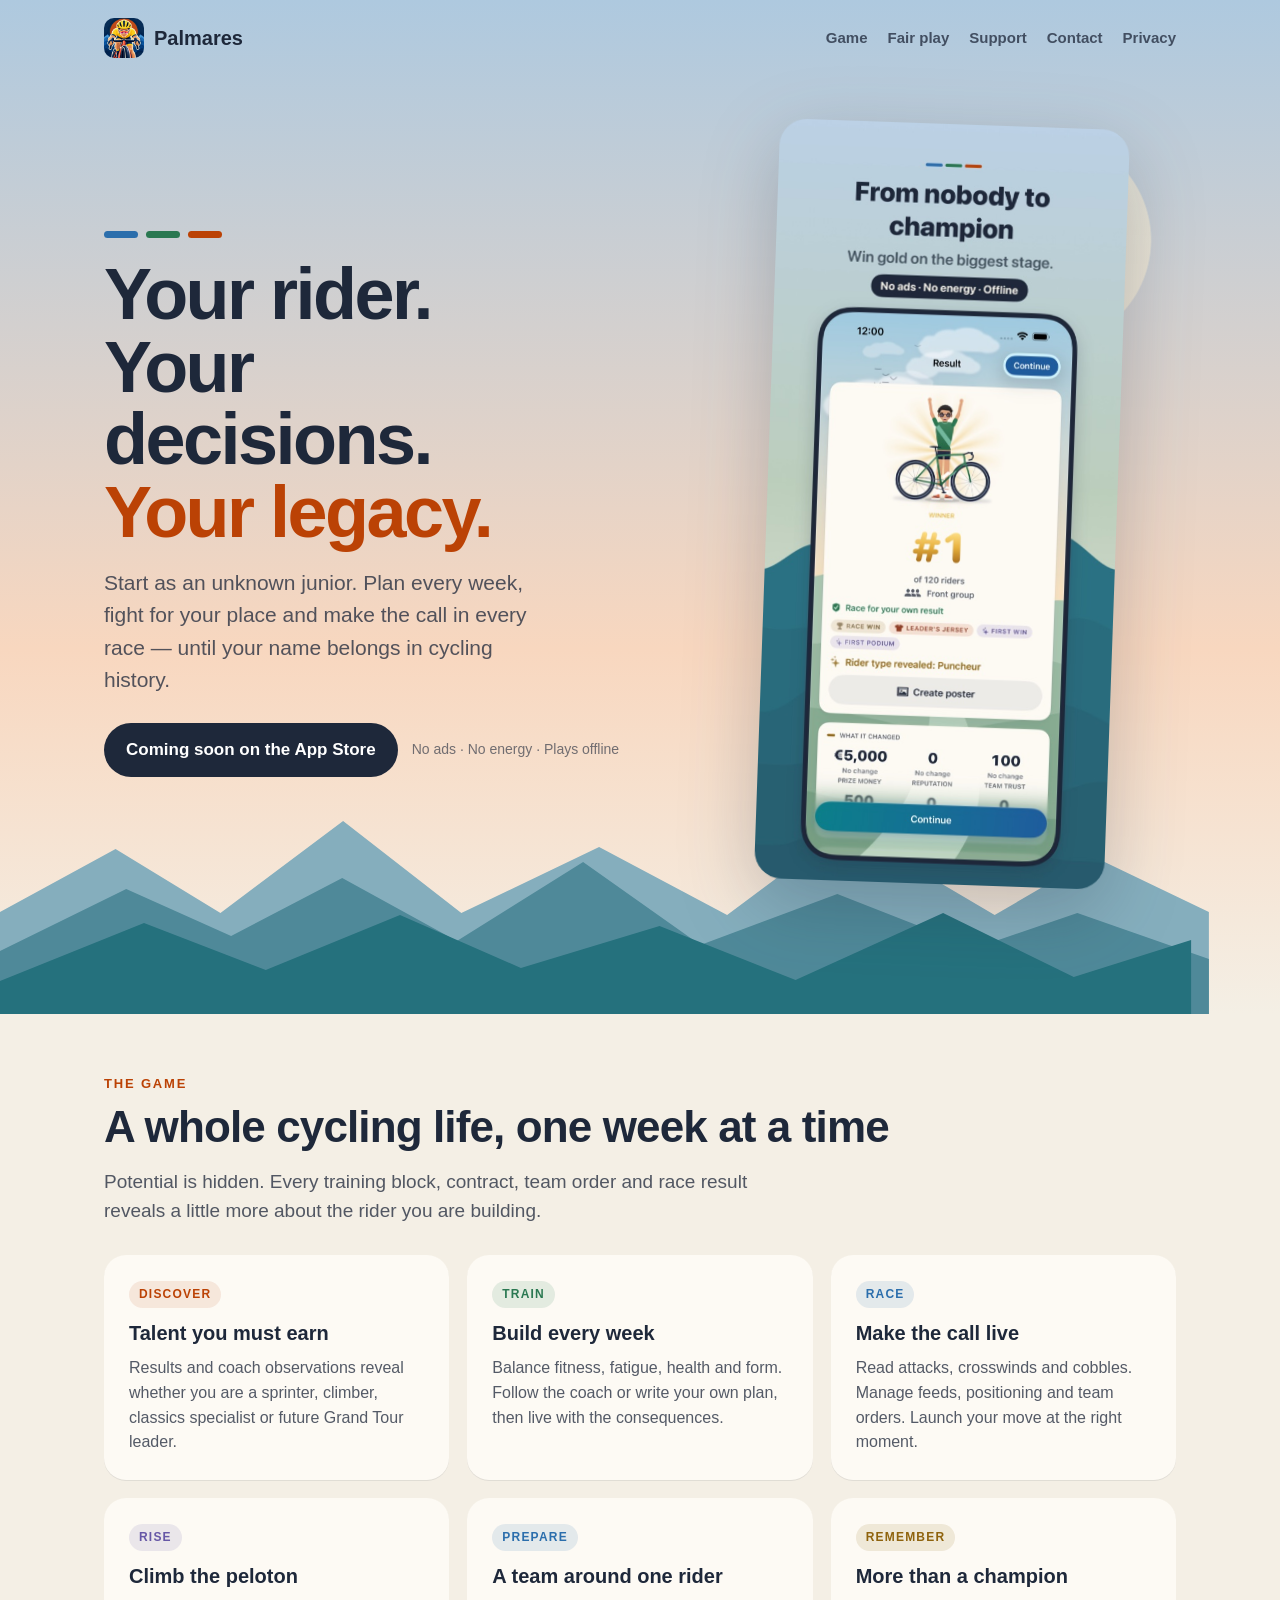
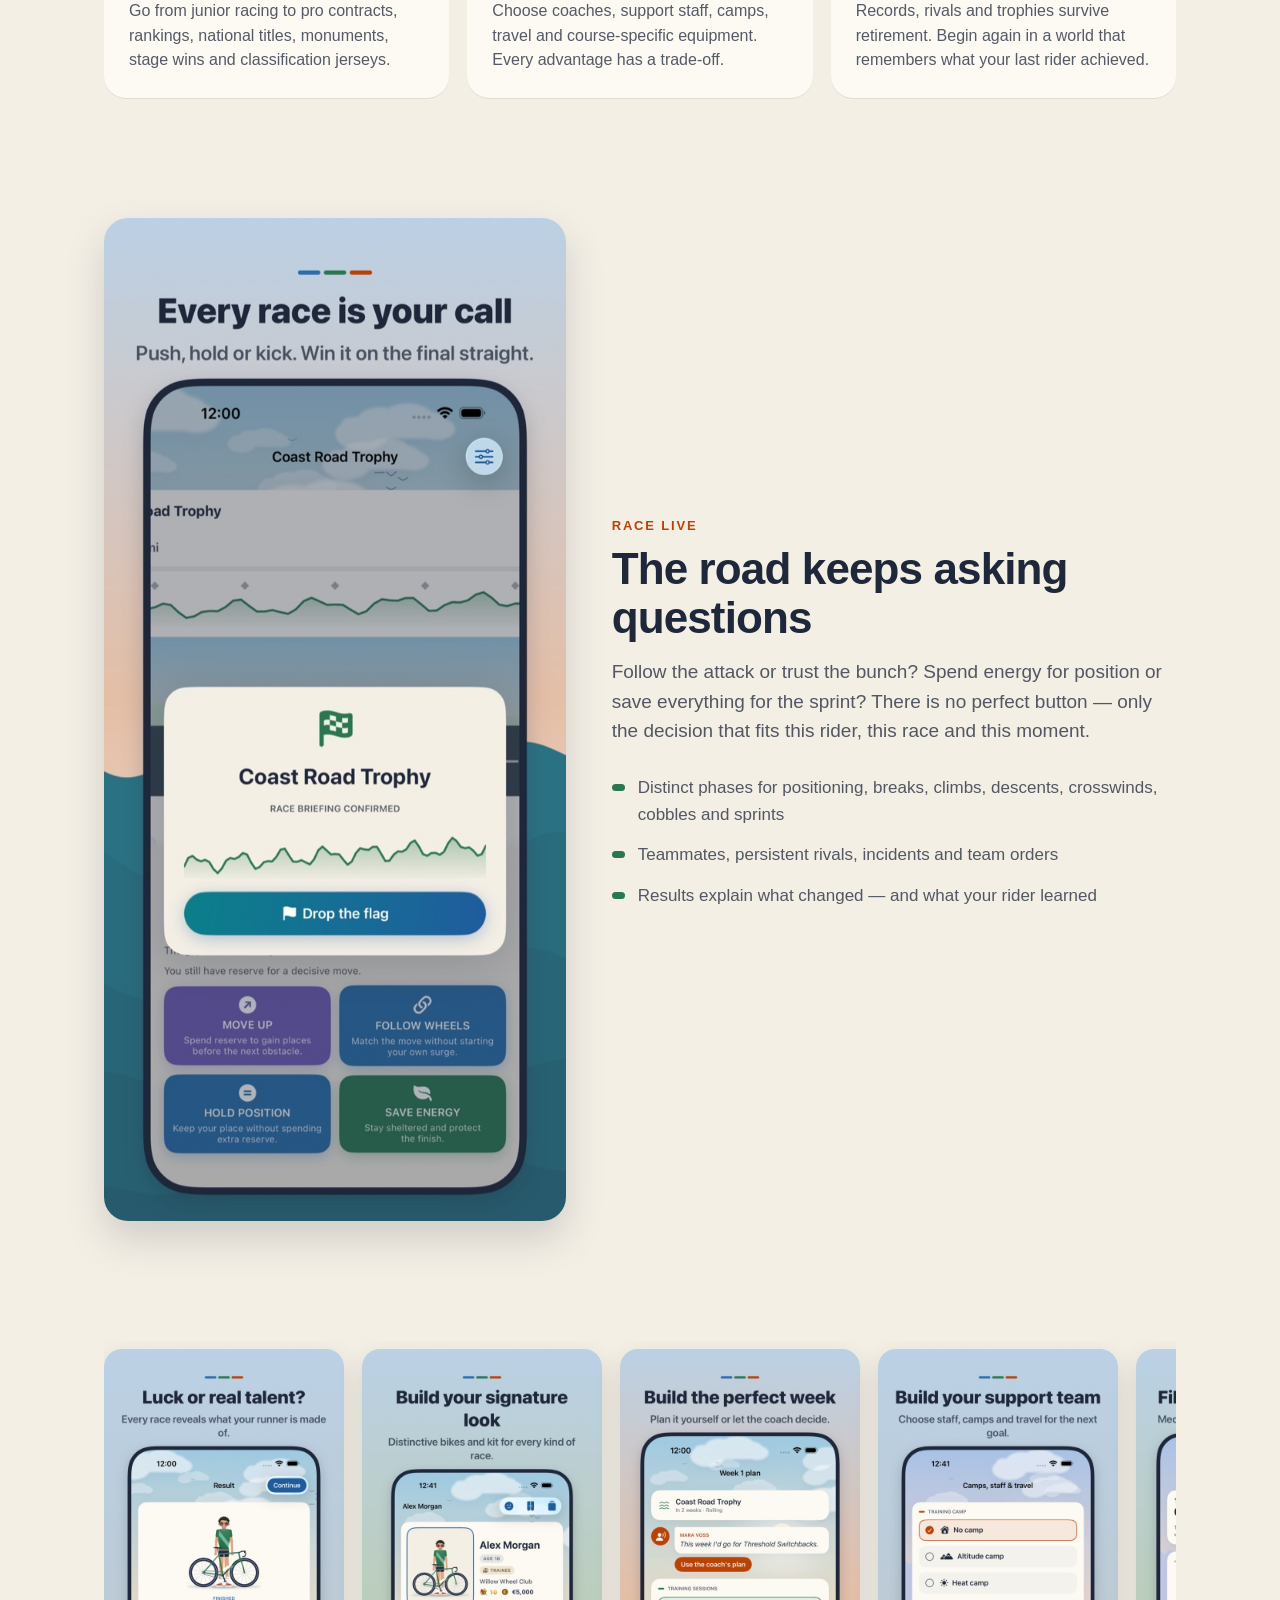
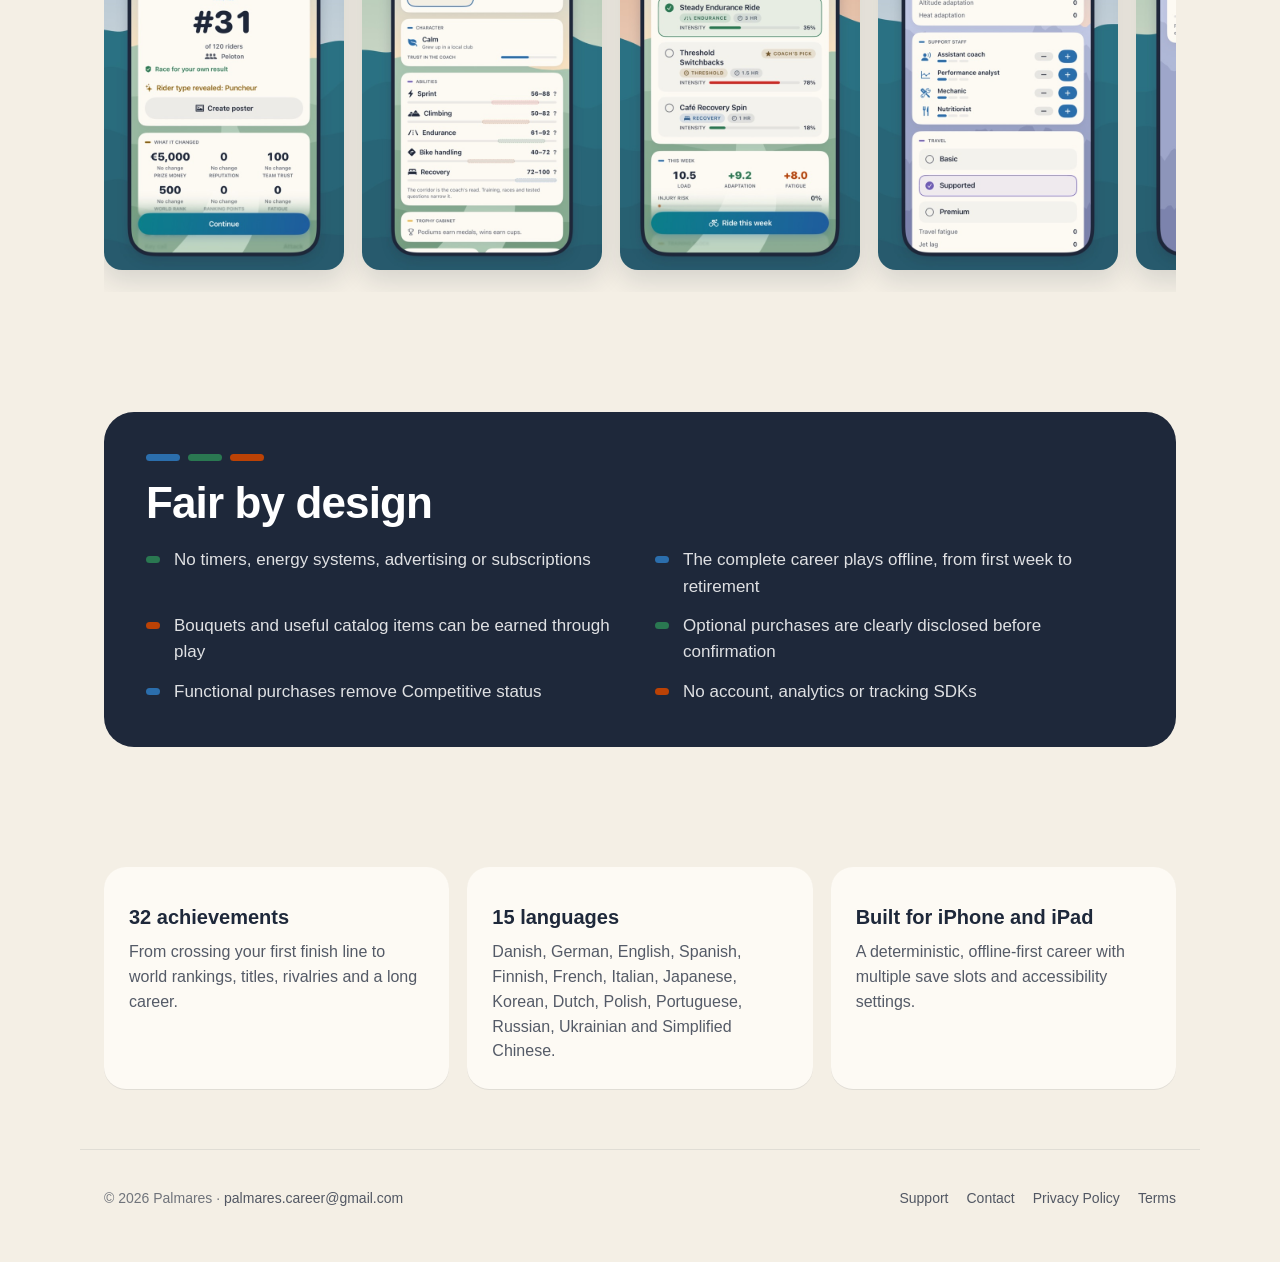
==== index.html @ 0e78ba53 "Add files via upload" ====
<!doctype html>
<html lang="en">
<head>
  <meta charset="utf-8">
  <meta name="viewport" content="width=device-width, initial-scale=1">
  <title>Palmares — Cycling Career Strategy Game for iPhone and iPad</title>
  <meta name="description" content="Build one rider from unknown junior to cycling legend. Plan training, race live, discover hidden strengths and leave a legacy. No ads, no energy, plays offline.">
  <link rel="canonical" href="https://palmares.github.io/">
  <meta property="og:type" content="website"><meta property="og:site_name" content="Palmares">
  <meta property="og:url" content="https://palmares.github.io/">
  <meta property="og:title" content="Palmares — Build a rider. Leave a legacy.">
  <meta property="og:description" content="A deep cycling career strategy game. Train, race live and rise from club roads to monuments and Grand Tours.">
  <meta property="og:image" content="https://palmares.github.io/images/01-champion.jpg">
  <meta name="twitter:card" content="summary_large_image">
  <meta name="theme-color" content="#AEC9DF">
  <link rel="icon" type="image/png" href="icon.png"><link rel="apple-touch-icon" href="apple-touch-icon.png"><link rel="stylesheet" href="styles.css">
  <script type="application/ld+json">{"@context":"https://schema.org","@type":"SoftwareApplication","name":"Palmares","operatingSystem":"iOS, iPadOS","applicationCategory":"GameApplication","offers":{"@type":"Offer","price":"0","priceCurrency":"USD"},"url":"https://palmares.github.io/"}</script>
</head>
<body>
  <a class="skip-link" href="#main">Skip to content</a>
  <header class="hero">
    <nav class="nav" aria-label="Primary"><a class="brand" href="./"><img src="icon.png" alt=""><span>Palmares</span></a><ul class="nav-links"><li><a href="#game">Game</a></li><li><a href="#fair">Fair play</a></li><li><a href="support.html">Support</a></li><li><a href="contact.html">Contact</a></li><li><a href="privacy.html">Privacy</a></li></ul></nav>
    <div class="hero-inner">
      <div><div class="stripe" aria-hidden="true"><span></span><span></span><span></span></div><h1>Your rider. Your decisions. <em>Your legacy.</em></h1><p class="lead">Start as an unknown junior. Plan every week, fight for your place and make the call in every race — until your name belongs in cycling history.</p><div class="cta"><span class="button" aria-label="Coming soon on the App Store">Coming soon on the App Store</span><span class="note">No ads · No energy · Plays offline</span></div></div>
      <div class="hero-shot"><img src="images/01-champion.jpg" width="600" height="1303" alt="Palmares victory screen with a cyclist celebrating first place."></div>
    </div>
  </header>
  <main id="main">
    <section id="game"><div class="eyebrow">The game</div><h2>A whole cycling life, one week at a time</h2><p class="section-lead">Potential is hidden. Every training block, contract, team order and race result reveals a little more about the rider you are building.</p>
      <div class="grid">
        <article class="card"><span class="tag orange">Discover</span><h3>Talent you must earn</h3><p>Results and coach observations reveal whether you are a sprinter, climber, classics specialist or future Grand Tour leader.</p></article>
        <article class="card"><span class="tag green">Train</span><h3>Build every week</h3><p>Balance fitness, fatigue, health and form. Follow the coach or write your own plan, then live with the consequences.</p></article>
        <article class="card"><span class="tag blue">Race</span><h3>Make the call live</h3><p>Read attacks, crosswinds and cobbles. Manage feeds, positioning and team orders. Launch your move at the right moment.</p></article>
        <article class="card"><span class="tag violet">Rise</span><h3>Climb the peloton</h3><p>Go from junior racing to pro contracts, rankings, national titles, monuments, stage wins and classification jerseys.</p></article>
        <article class="card"><span class="tag blue">Prepare</span><h3>A team around one rider</h3><p>Choose coaches, support staff, camps, travel and course-specific equipment. Every advantage has a trade-off.</p></article>
        <article class="card"><span class="tag ochre">Remember</span><h3>More than a champion</h3><p>Records, rivals and trophies survive retirement. Begin again in a world that remembers what your last rider achieved.</p></article>
      </div>
    </section>
    <section><div class="story"><img src="images/02-live-race.jpg" width="600" height="1303" loading="lazy" alt="Live cycling race with tactical decisions and a route profile."><div><div class="eyebrow">Race live</div><h2>The road keeps asking questions</h2><p class="section-lead">Follow the attack or trust the bunch? Spend energy for position or save everything for the sprint? There is no perfect button — only the decision that fits this rider, this race and this moment.</p><ul class="story-list"><li>Distinct phases for positioning, breaks, climbs, descents, crosswinds, cobbles and sprints</li><li>Teammates, persistent rivals, incidents and team orders</li><li>Results explain what changed — and what your rider learned</li></ul></div></div></section>
    <section aria-label="Palmares screenshots"><div class="shots"><img src="images/03-result.jpg" width="600" height="1303" loading="lazy" alt="Race result and rider discovery."><img src="images/04-rider.jpg" width="600" height="1303" loading="lazy" alt="Rider profile, bicycle and hidden ability ranges."><img src="images/05-week-plan.jpg" width="600" height="1303" loading="lazy" alt="Weekly training plan with coach recommendation."><img src="images/06-team.jpg" width="600" height="1303" loading="lazy" alt="Training camps, support staff and travel choices."><img src="images/07-trophies.jpg" width="600" height="1303" loading="lazy" alt="Cycling trophy cabinet."><img src="images/08-lab.jpg" width="600" height="1303" loading="lazy" alt="Sports Lab with rider power profile."><img src="images/09-legacy.jpg" width="600" height="1303" loading="lazy" alt="Career legacy and season history."></div></section>
    <section id="fair"><div class="fair"><div class="stripe" aria-hidden="true"><span></span><span></span><span></span></div><h2>Fair by design</h2><ul><li>No timers, energy systems, advertising or subscriptions</li><li>The complete career plays offline, from first week to retirement</li><li>Bouquets and useful catalog items can be earned through play</li><li>Optional purchases are clearly disclosed before confirmation</li><li>Functional purchases remove Competitive status</li><li>No account, analytics or tracking SDKs</li></ul></div></section>
    <section><div class="grid"><article class="card"><h3>32 achievements</h3><p>From crossing your first finish line to world rankings, titles, rivalries and a long career.</p></article><article class="card"><h3>15 languages</h3><p>Danish, German, English, Spanish, Finnish, French, Italian, Japanese, Korean, Dutch, Polish, Portuguese, Russian, Ukrainian and Simplified Chinese.</p></article><article class="card"><h3>Built for iPhone and iPad</h3><p>A deterministic, offline-first career with multiple save slots and accessibility settings.</p></article></div></section>
  </main>
  <footer><span>© 2026 Palmares · <a href="mailto:palmares.career@gmail.com">palmares.career@gmail.com</a></span><nav><a href="support.html">Support</a><a href="contact.html">Contact</a><a href="privacy.html">Privacy Policy</a><a href="terms.html">Terms</a></nav></footer>
</body>
</html>
---- styles.css ----
:root {
  --paper: #f4efe5;
  --card: #fdfaf4;
  --ink: #1e283a;
  --ink-2: rgba(30, 40, 58, 0.76);
  --ink-3: rgba(30, 40, 58, 0.62);
  --hairline: rgba(30, 40, 58, 0.09);
  --blue: #2b6eac;
  --green: #2a7851;
  --orange: #bb4205;
  --ochre: #8f630d;
  --violet: #6657a6;
  --sky: #aec9df;
  --horizon: #f8d7bf;
  --radius: 22px;
  --max: 1120px;
  color-scheme: light;
}

* { box-sizing: border-box; }
html { scroll-behavior: smooth; -webkit-text-size-adjust: 100%; }
body { margin: 0; background: var(--paper); color: var(--ink); font: 17px/1.55 -apple-system, BlinkMacSystemFont, "SF Pro Text", "Segoe UI", sans-serif; }
a { color: var(--blue); text-decoration-thickness: 1px; text-underline-offset: 3px; }
a:hover { color: var(--orange); }
img { display: block; max-width: 100%; height: auto; }

.skip-link { position: absolute; left: 16px; top: -80px; z-index: 20; padding: 10px 14px; background: var(--ink); color: white; border-radius: 10px; }
.skip-link:focus { top: 12px; }
.nav { max-width: var(--max); margin: 0 auto; padding: 18px 24px; display: flex; align-items: center; justify-content: space-between; gap: 18px; flex-wrap: wrap; position: relative; z-index: 3; }
.brand { display: flex; align-items: center; gap: 10px; color: var(--ink); text-decoration: none; font-weight: 850; font-size: 20px; }
.brand img { width: 40px; aspect-ratio: 1; border-radius: 10px; }
.nav-links { display: flex; list-style: none; gap: 20px; margin: 0; padding: 0; flex-wrap: wrap; }
.nav-links a { color: var(--ink-2); text-decoration: none; font-weight: 650; font-size: 15px; }
.nav-links a:hover, .nav-links a[aria-current="page"] { color: var(--ink); }

.stripe { display: flex; gap: 8px; }
.stripe span { width: 34px; height: 7px; border-radius: 5px; }
.stripe span:nth-child(1) { background: var(--blue); }
.stripe span:nth-child(2) { background: var(--green); }
.stripe span:nth-child(3) { background: var(--orange); }

.hero { position: relative; overflow: hidden; padding-bottom: 130px; background: linear-gradient(180deg, var(--sky), var(--horizon) 64%, var(--paper)); }
.hero::before { content: ""; position: absolute; width: 240px; height: 240px; right: 9%; top: 120px; border-radius: 50%; background: radial-gradient(circle, #fff8e6 0 38%, rgba(255,242,214,.55) 39% 62%, transparent 63%); }
.hero::after { content: ""; position: absolute; inset: auto 0 0; height: 220px; background: url("images/ridges.svg") bottom/100% 100% no-repeat; }
.hero-inner { position: relative; z-index: 1; max-width: var(--max); margin: 0 auto; padding: 48px 24px 0; display: grid; grid-template-columns: 1.08fr .92fr; align-items: center; gap: 54px; }
.hero h1 { max-width: 12ch; font-size: clamp(42px, 6vw, 72px); line-height: 1.01; letter-spacing: -.035em; margin: 20px 0 18px; font-weight: 900; }
.hero h1 em { color: var(--orange); font-style: normal; }
.lead { max-width: 38ch; margin: 0 0 26px; color: var(--ink-2); font-size: 21px; }
.hero-shot { transform: rotate(2deg); }
.hero-shot img { width: min(350px, 100%); margin: 0 auto; border-radius: 27px; filter: drop-shadow(0 24px 38px rgba(30,40,58,.24)); }
.cta { display: flex; align-items: center; gap: 14px; flex-wrap: wrap; }
.button { display: inline-flex; align-items: center; padding: 14px 22px; border-radius: 999px; background: var(--ink); color: white; text-decoration: none; font-weight: 760; }
.button:hover { color: white; background: #2c3a52; }
.button.secondary { background: var(--card); color: var(--ink); }
.note { color: var(--ink-3); font-size: 14px; }

section { max-width: var(--max); margin: 0 auto; padding: 60px 24px; }
.eyebrow { margin-bottom: 9px; color: var(--orange); font-size: 13px; font-weight: 850; letter-spacing: .14em; text-transform: uppercase; }
h2 { margin: 0 0 15px; font-size: clamp(30px, 4vw, 44px); line-height: 1.1; letter-spacing: -.02em; }
.section-lead { max-width: 62ch; margin: 0 0 30px; color: var(--ink-2); font-size: 19px; }
.grid { display: grid; grid-template-columns: repeat(3, 1fr); gap: 18px; }
.card { padding: 25px; border-radius: var(--radius); background: var(--card); box-shadow: 0 1px 0 var(--hairline); }
.card h3 { margin: 10px 0 7px; font-size: 20px; }
.card p { margin: 0; color: var(--ink-2); font-size: 16px; }
.tag { display: inline-block; padding: 4px 10px; border-radius: 999px; font-size: 12px; font-weight: 850; letter-spacing: .1em; text-transform: uppercase; }
.tag.blue { color: var(--blue); background: rgba(43,110,172,.12); }
.tag.green { color: var(--green); background: rgba(42,120,81,.12); }
.tag.orange { color: var(--orange); background: rgba(187,66,5,.1); }
.tag.ochre { color: var(--ochre); background: rgba(143,99,13,.12); }
.tag.violet { color: var(--violet); background: rgba(102,87,166,.12); }

.story { display: grid; grid-template-columns: .9fr 1.1fr; gap: 46px; align-items: center; }
.story img { border-radius: 24px; box-shadow: 0 18px 38px rgba(30,40,58,.17); }
.story-list { list-style: none; padding: 0; margin: 24px 0 0; }
.story-list li { margin: 14px 0; padding-left: 26px; position: relative; color: var(--ink-2); }
.story-list li::before { content: ""; position: absolute; left: 0; top: 9px; width: 13px; height: 7px; border-radius: 4px; background: var(--green); }
.shots { display: flex; gap: 18px; overflow-x: auto; padding: 8px 2px 22px; scroll-snap-type: x mandatory; }
.shots img { flex: 0 0 auto; width: 240px; border-radius: 18px; box-shadow: 0 10px 26px rgba(30,40,58,.14); scroll-snap-align: start; }
.fair { padding: 42px; border-radius: 30px; color: white; background: var(--ink); }
.fair h2 { color: white; margin-top: 18px; }
.fair ul { list-style: none; margin: 20px 0 0; padding: 0; display: grid; grid-template-columns: repeat(2,1fr); gap: 13px 30px; }
.fair li { position: relative; padding-left: 28px; color: rgba(255,255,255,.86); }
.fair li::before { content: ""; position: absolute; left: 0; top: 9px; width: 14px; height: 7px; border-radius: 4px; background: var(--green); }
.fair li:nth-child(3n+2)::before { background: var(--blue); }
.fair li:nth-child(3n)::before { background: var(--orange); }

.page { max-width: 790px; margin: 0 auto; padding: 28px 24px 72px; }
.page h1 { margin: 15px 0 8px; font-size: clamp(36px,5vw,52px); line-height: 1.06; letter-spacing: -.025em; }
.page h2 { margin: 40px 0 10px; font-size: 25px; }
.page h3 { margin: 26px 0 7px; font-size: 19px; }
.page p, .page li { color: var(--ink-2); }
.page strong { color: var(--ink); }
.effective { margin-top: 0; color: var(--ink-3); font-size: 15px; }
.summary { margin: 25px 0; padding: 22px 25px; border-radius: var(--radius); background: var(--card); }
.summary ul { margin: 8px 0 0; padding-left: 20px; }
details { margin: 11px 0; padding: 17px 20px; border-radius: 16px; background: var(--card); }
details summary { cursor: pointer; font-weight: 750; }
details p { margin: 10px 0 0; }
.contact { margin: 24px 0; padding: 24px; border-radius: var(--radius); background: var(--card); display: flex; align-items: center; gap: 18px; flex-wrap: wrap; }
.contact .button { margin-left: auto; }
table { width: 100%; border-collapse: collapse; margin: 16px 0; overflow: hidden; border-radius: 15px; background: var(--card); font-size: 15px; }
th, td { padding: 11px 14px; border-bottom: 1px solid var(--hairline); text-align: left; vertical-align: top; }
th { color: var(--ink); }
td { color: var(--ink-2); }
footer { max-width: var(--max); margin: 0 auto; padding: 38px 24px 52px; border-top: 1px solid var(--hairline); display: flex; justify-content: space-between; gap: 18px; flex-wrap: wrap; color: var(--ink-3); font-size: 14px; }
footer nav { display: flex; gap: 18px; flex-wrap: wrap; }
footer a { color: var(--ink-2); text-decoration: none; }

@media (max-width: 860px) { .hero-inner, .story { grid-template-columns: 1fr; } .grid { grid-template-columns: 1fr 1fr; } .fair ul { grid-template-columns: 1fr; } .hero-shot { transform: none; } }
@media (max-width: 560px) { body { font-size: 16px; } .grid { grid-template-columns: 1fr; } .fair { padding: 28px 22px; } .shots img { width: 205px; } .nav-links { gap: 12px; } }
@media (prefers-reduced-motion: reduce) { html { scroll-behavior: auto; } }
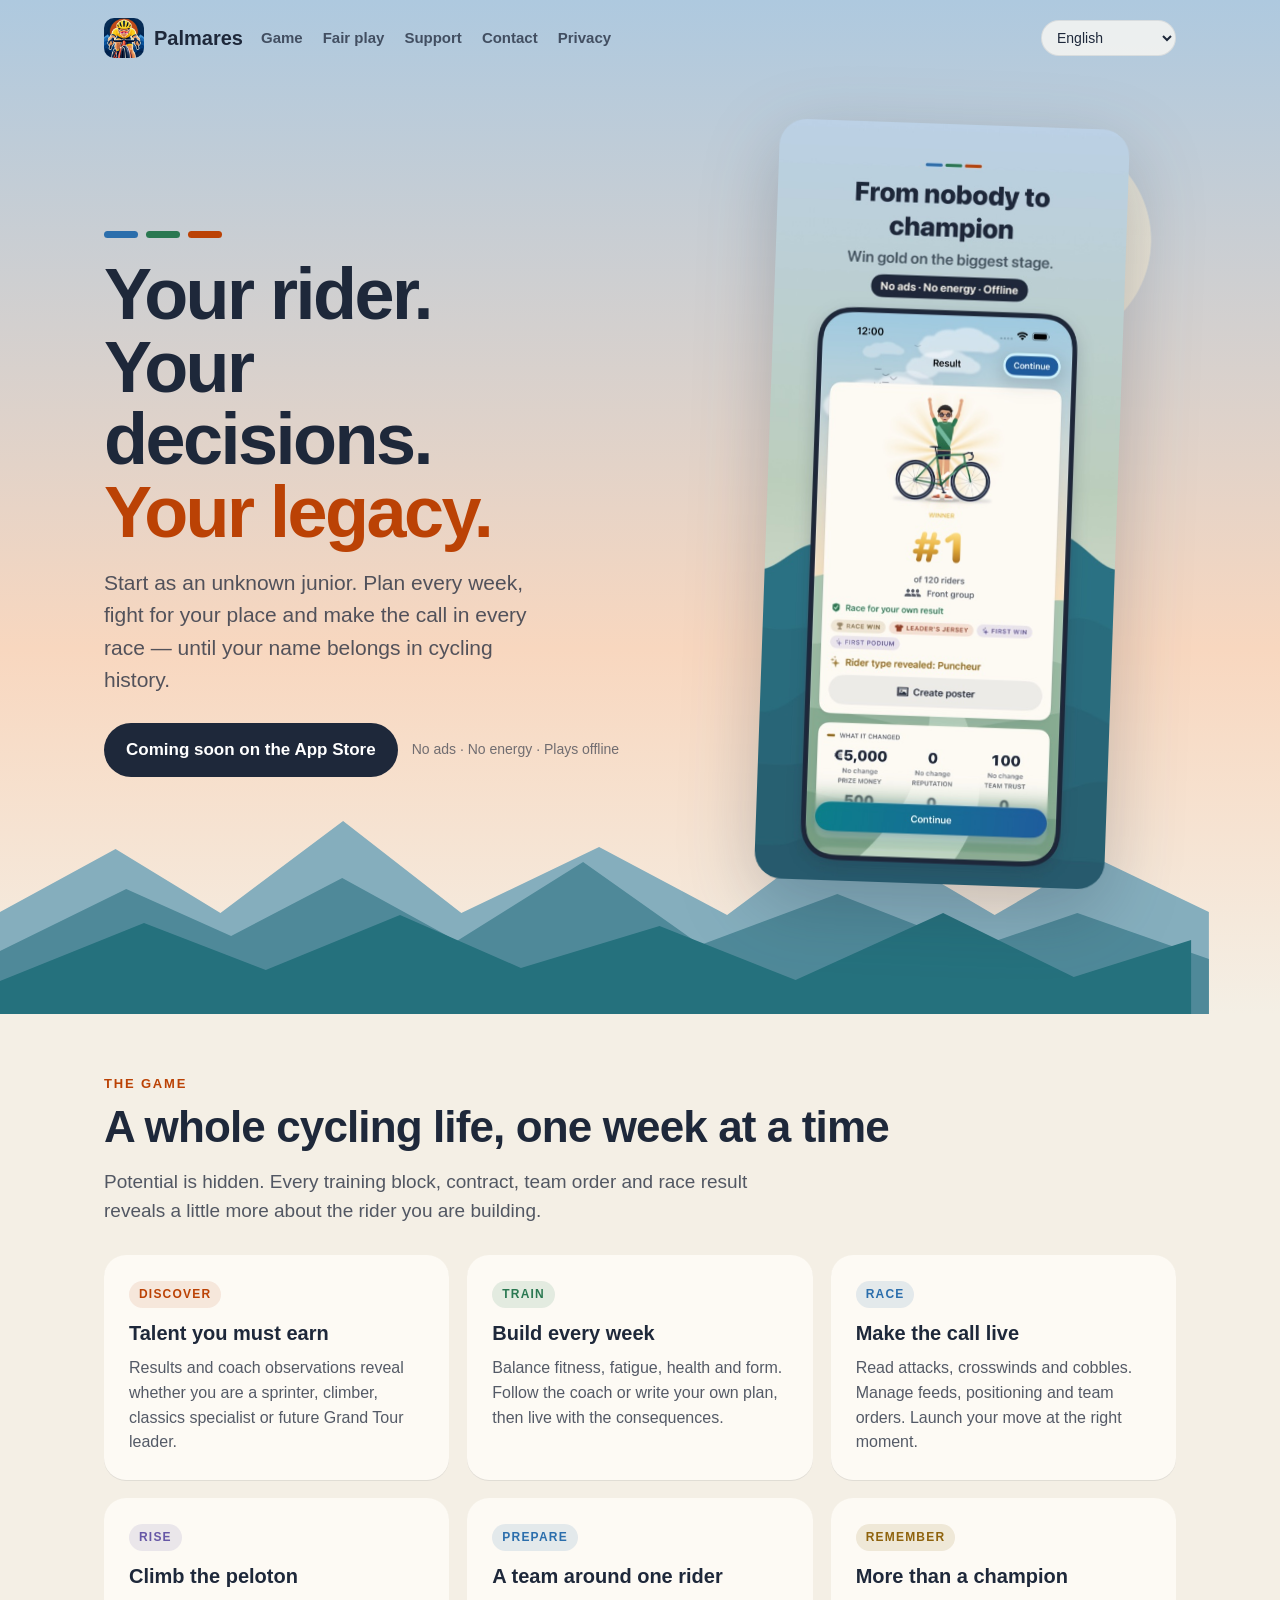
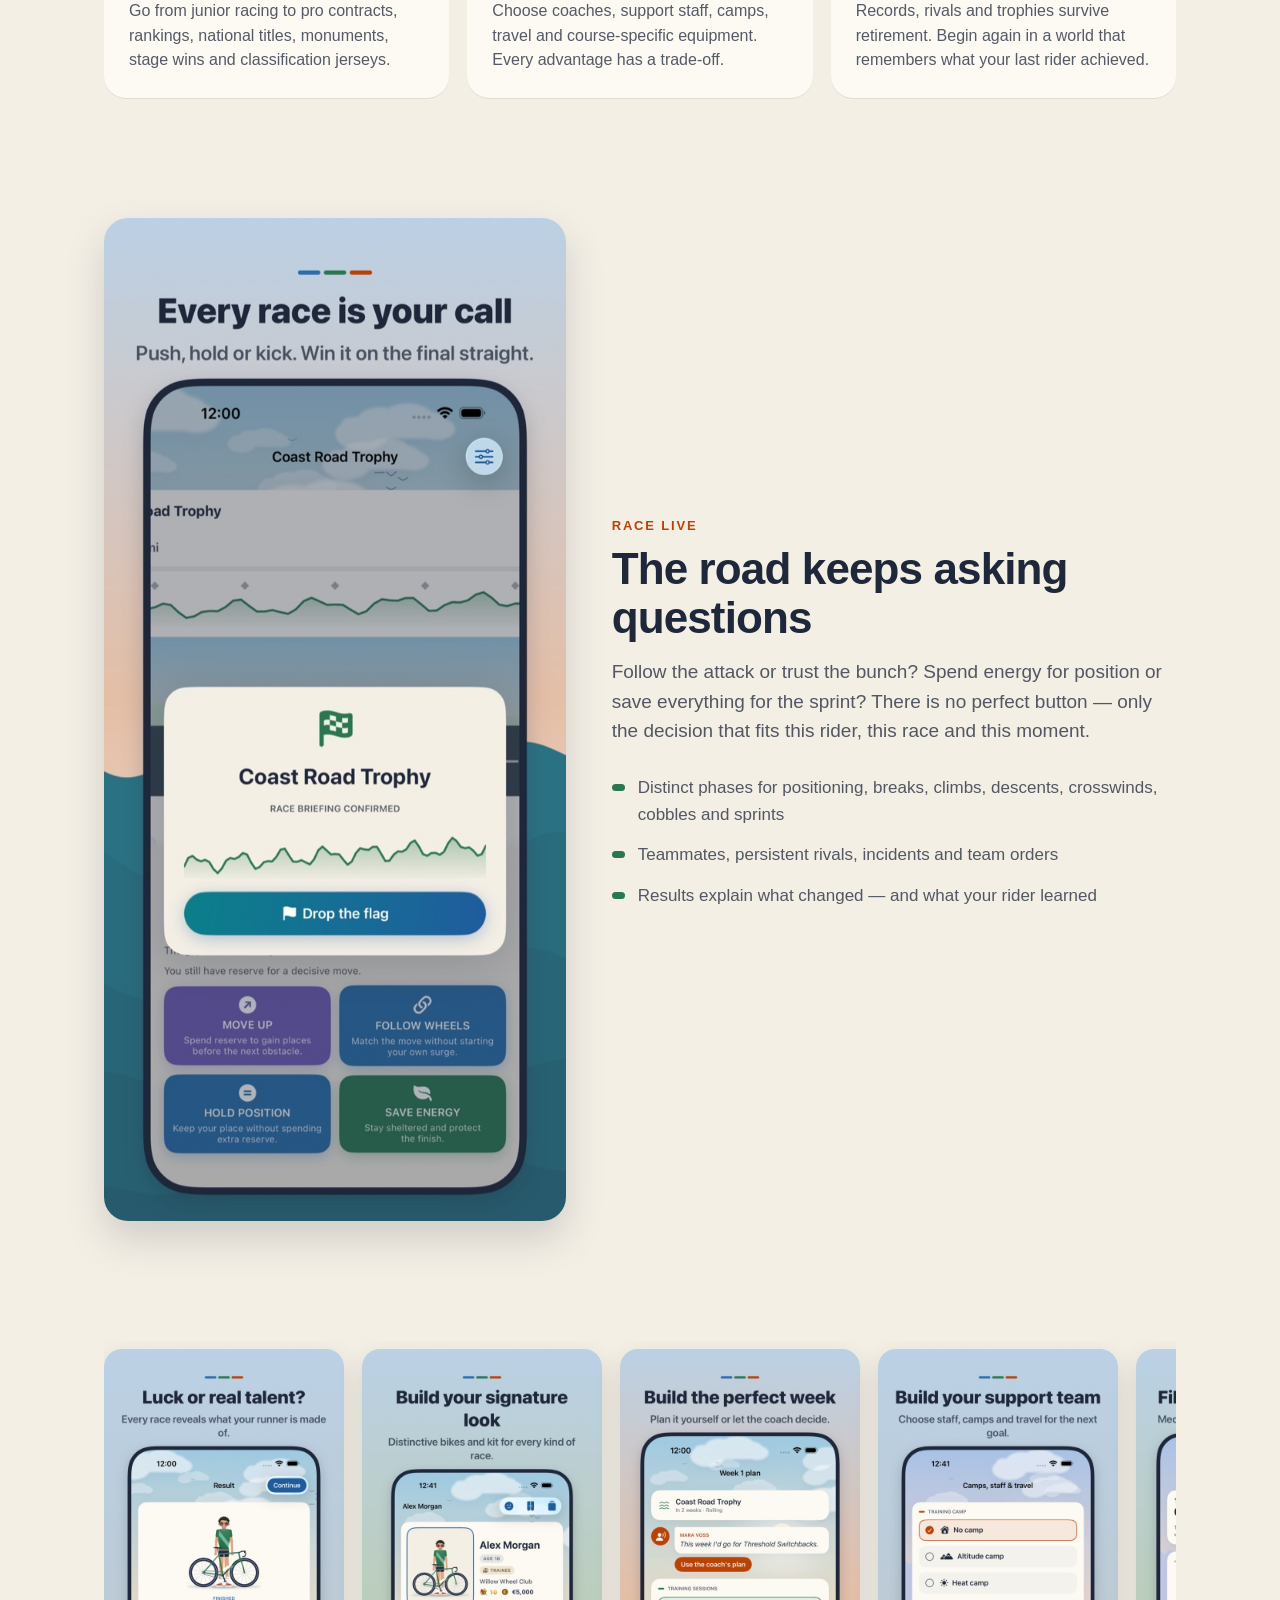
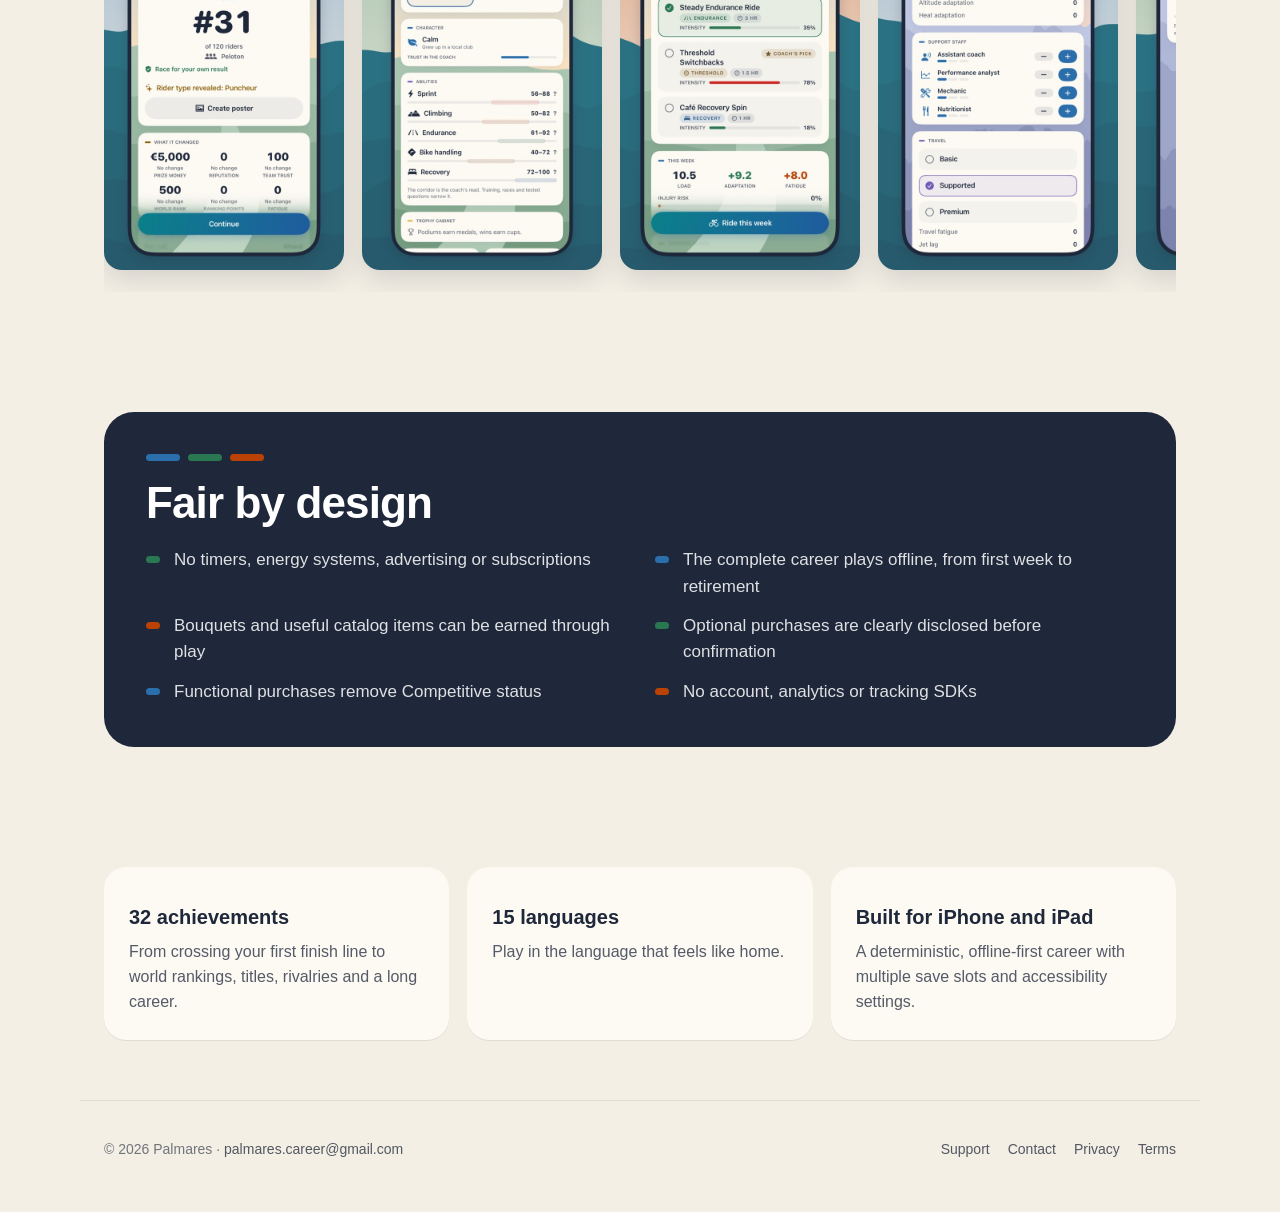
==== commit f4960db8: "Add files via upload" ====
--- a/index.html
+++ b/index.html
@@ -5,29 +5,30 @@
   <meta name="viewport" content="width=device-width, initial-scale=1">
   <title>Palmares — Cycling Career Strategy Game for iPhone and iPad</title>
   <meta name="description" content="Build one rider from unknown junior to cycling legend. Plan training, race live, discover hidden strengths and leave a legacy. No ads, no energy, plays offline.">
-  <link rel="canonical" href="https://palmares.github.io/">
+  <link rel="canonical" href="https://palmaresgame.github.io/">
   <meta property="og:type" content="website"><meta property="og:site_name" content="Palmares">
-  <meta property="og:url" content="https://palmares.github.io/">
+  <meta property="og:url" content="https://palmaresgame.github.io/">
   <meta property="og:title" content="Palmares — Build a rider. Leave a legacy.">
   <meta property="og:description" content="A deep cycling career strategy game. Train, race live and rise from club roads to monuments and Grand Tours.">
-  <meta property="og:image" content="https://palmares.github.io/images/01-champion.jpg">
+  <meta property="og:image" content="https://palmaresgame.github.io/images/01-champion.jpg">
   <meta name="twitter:card" content="summary_large_image">
   <meta name="theme-color" content="#AEC9DF">
   <link rel="icon" type="image/png" href="icon.png"><link rel="apple-touch-icon" href="apple-touch-icon.png"><link rel="stylesheet" href="styles.css">
-  <script type="application/ld+json">{"@context":"https://schema.org","@type":"SoftwareApplication","name":"Palmares","operatingSystem":"iOS, iPadOS","applicationCategory":"GameApplication","offers":{"@type":"Offer","price":"0","priceCurrency":"USD"},"url":"https://palmares.github.io/"}</script>
+  <script src="i18n.js" defer></script>
+  <script type="application/ld+json">{"@context":"https://schema.org","@type":"SoftwareApplication","name":"Palmares","operatingSystem":"iOS, iPadOS","applicationCategory":"GameApplication","offers":{"@type":"Offer","price":"0","priceCurrency":"USD"},"url":"https://palmaresgame.github.io/"}</script>
 </head>
 <body>
   <a class="skip-link" href="#main">Skip to content</a>
   <header class="hero">
-    <nav class="nav" aria-label="Primary"><a class="brand" href="./"><img src="icon.png" alt=""><span>Palmares</span></a><ul class="nav-links"><li><a href="#game">Game</a></li><li><a href="#fair">Fair play</a></li><li><a href="support.html">Support</a></li><li><a href="contact.html">Contact</a></li><li><a href="privacy.html">Privacy</a></li></ul></nav>
+    <nav class="nav" aria-label="Primary"><a class="brand" href="./"><img src="icon.png" alt=""><span>Palmares</span></a><ul class="nav-links"><li><a href="#game" data-i18n="navGame">Game</a></li><li><a href="#fair" data-i18n="navFair">Fair play</a></li><li><a href="support.html" data-i18n="navSupport">Support</a></li><li><a href="contact.html" data-i18n="navContact">Contact</a></li><li><a href="privacy.html" data-i18n="navPrivacy">Privacy</a></li></ul><label class="language-picker"><span class="visually-hidden" data-i18n="language">Language</span><select data-language-picker aria-label="Language"></select></label></nav>
     <div class="hero-inner">
-      <div><div class="stripe" aria-hidden="true"><span></span><span></span><span></span></div><h1>Your rider. Your decisions. <em>Your legacy.</em></h1><p class="lead">Start as an unknown junior. Plan every week, fight for your place and make the call in every race — until your name belongs in cycling history.</p><div class="cta"><span class="button" aria-label="Coming soon on the App Store">Coming soon on the App Store</span><span class="note">No ads · No energy · Plays offline</span></div></div>
+      <div><div class="stripe" aria-hidden="true"><span></span><span></span><span></span></div><h1 data-i18n-html="heroTitle">Your rider. Your decisions. <em>Your legacy.</em></h1><p class="lead" data-i18n="heroLead">Start as an unknown junior. Plan every week, fight for your place and make the call in every race — until your name belongs in cycling history.</p><div class="cta"><span class="button" data-i18n="comingSoon" aria-label="Coming soon on the App Store">Coming soon on the App Store</span><span class="note" data-i18n="note">No ads · No energy · Plays offline</span></div></div>
       <div class="hero-shot"><img src="images/01-champion.jpg" width="600" height="1303" alt="Palmares victory screen with a cyclist celebrating first place."></div>
     </div>
   </header>
   <main id="main">
-    <section id="game"><div class="eyebrow">The game</div><h2>A whole cycling life, one week at a time</h2><p class="section-lead">Potential is hidden. Every training block, contract, team order and race result reveals a little more about the rider you are building.</p>
-      <div class="grid">
+    <section id="game"><div class="eyebrow" data-i18n="gameEyebrow">The game</div><h2 data-i18n="gameTitle">A whole cycling life, one week at a time</h2><p class="section-lead" data-i18n="gameLead">Potential is hidden. Every training block, contract, team order and race result reveals a little more about the rider you are building.</p>
+      <div class="grid" data-i18n-html="cards">
         <article class="card"><span class="tag orange">Discover</span><h3>Talent you must earn</h3><p>Results and coach observations reveal whether you are a sprinter, climber, classics specialist or future Grand Tour leader.</p></article>
         <article class="card"><span class="tag green">Train</span><h3>Build every week</h3><p>Balance fitness, fatigue, health and form. Follow the coach or write your own plan, then live with the consequences.</p></article>
         <article class="card"><span class="tag blue">Race</span><h3>Make the call live</h3><p>Read attacks, crosswinds and cobbles. Manage feeds, positioning and team orders. Launch your move at the right moment.</p></article>
@@ -36,10 +37,10 @@
         <article class="card"><span class="tag ochre">Remember</span><h3>More than a champion</h3><p>Records, rivals and trophies survive retirement. Begin again in a world that remembers what your last rider achieved.</p></article>
       </div>
     </section>
-    <section><div class="story"><img src="images/02-live-race.jpg" width="600" height="1303" loading="lazy" alt="Live cycling race with tactical decisions and a route profile."><div><div class="eyebrow">Race live</div><h2>The road keeps asking questions</h2><p class="section-lead">Follow the attack or trust the bunch? Spend energy for position or save everything for the sprint? There is no perfect button — only the decision that fits this rider, this race and this moment.</p><ul class="story-list"><li>Distinct phases for positioning, breaks, climbs, descents, crosswinds, cobbles and sprints</li><li>Teammates, persistent rivals, incidents and team orders</li><li>Results explain what changed — and what your rider learned</li></ul></div></div></section>
+    <section><div class="story"><img src="images/02-live-race.jpg" width="600" height="1303" loading="lazy" alt="Live cycling race with tactical decisions and a route profile."><div><div class="eyebrow" data-i18n="raceEyebrow">Race live</div><h2 data-i18n="raceTitle">The road keeps asking questions</h2><p class="section-lead" data-i18n="raceLead">Follow the attack or trust the bunch? Spend energy for position or save everything for the sprint? There is no perfect button — only the decision that fits this rider, this race and this moment.</p><ul class="story-list" data-i18n-html="raceList"><li>Distinct phases for positioning, breaks, climbs, descents, crosswinds, cobbles and sprints</li><li>Teammates, persistent rivals, incidents and team orders</li><li>Results explain what changed — and what your rider learned</li></ul></div></div></section>
     <section aria-label="Palmares screenshots"><div class="shots"><img src="images/03-result.jpg" width="600" height="1303" loading="lazy" alt="Race result and rider discovery."><img src="images/04-rider.jpg" width="600" height="1303" loading="lazy" alt="Rider profile, bicycle and hidden ability ranges."><img src="images/05-week-plan.jpg" width="600" height="1303" loading="lazy" alt="Weekly training plan with coach recommendation."><img src="images/06-team.jpg" width="600" height="1303" loading="lazy" alt="Training camps, support staff and travel choices."><img src="images/07-trophies.jpg" width="600" height="1303" loading="lazy" alt="Cycling trophy cabinet."><img src="images/08-lab.jpg" width="600" height="1303" loading="lazy" alt="Sports Lab with rider power profile."><img src="images/09-legacy.jpg" width="600" height="1303" loading="lazy" alt="Career legacy and season history."></div></section>
-    <section id="fair"><div class="fair"><div class="stripe" aria-hidden="true"><span></span><span></span><span></span></div><h2>Fair by design</h2><ul><li>No timers, energy systems, advertising or subscriptions</li><li>The complete career plays offline, from first week to retirement</li><li>Bouquets and useful catalog items can be earned through play</li><li>Optional purchases are clearly disclosed before confirmation</li><li>Functional purchases remove Competitive status</li><li>No account, analytics or tracking SDKs</li></ul></div></section>
-    <section><div class="grid"><article class="card"><h3>32 achievements</h3><p>From crossing your first finish line to world rankings, titles, rivalries and a long career.</p></article><article class="card"><h3>15 languages</h3><p>Danish, German, English, Spanish, Finnish, French, Italian, Japanese, Korean, Dutch, Polish, Portuguese, Russian, Ukrainian and Simplified Chinese.</p></article><article class="card"><h3>Built for iPhone and iPad</h3><p>A deterministic, offline-first career with multiple save slots and accessibility settings.</p></article></div></section>
+    <section id="fair"><div class="fair"><div class="stripe" aria-hidden="true"><span></span><span></span><span></span></div><h2 data-i18n="fairTitle">Fair by design</h2><ul data-i18n-html="fairList"><li>No timers, energy systems, advertising or subscriptions</li><li>The complete career plays offline, from first week to retirement</li><li>Bouquets and useful catalog items can be earned through play</li><li>Optional purchases are clearly disclosed before confirmation</li><li>Functional purchases remove Competitive status</li><li>No account, analytics or tracking SDKs</li></ul></div></section>
+    <section><div class="grid" data-i18n-html="extras"><article class="card"><h3>32 achievements</h3><p>From crossing your first finish line to world rankings, titles, rivalries and a long career.</p></article><article class="card"><h3>15 languages</h3><p>Danish, German, English, Spanish, Finnish, French, Italian, Japanese, Korean, Dutch, Polish, Portuguese, Russian, Ukrainian and Simplified Chinese.</p></article><article class="card"><h3>Built for iPhone and iPad</h3><p>A deterministic, offline-first career with multiple save slots and accessibility settings.</p></article></div></section>
   </main>
   <footer><span>© 2026 Palmares · <a href="mailto:palmares.career@gmail.com">palmares.career@gmail.com</a></span><nav><a href="support.html">Support</a><a href="contact.html">Contact</a><a href="privacy.html">Privacy Policy</a><a href="terms.html">Terms</a></nav></footer>
 </body>
--- a/styles.css
+++ b/styles.css
@@ -32,6 +32,9 @@
 .nav-links { display: flex; list-style: none; gap: 20px; margin: 0; padding: 0; flex-wrap: wrap; }
 .nav-links a { color: var(--ink-2); text-decoration: none; font-weight: 650; font-size: 15px; }
 .nav-links a:hover, .nav-links a[aria-current="page"] { color: var(--ink); }
+.language-picker { margin-left: auto; }
+.language-picker select { max-width: 155px; padding: 8px 30px 8px 11px; border: 1px solid var(--hairline); border-radius: 999px; background: rgba(253, 250, 244, 0.78); color: var(--ink); font: inherit; font-size: 14px; }
+.visually-hidden { position: absolute; width: 1px; height: 1px; padding: 0; margin: -1px; overflow: hidden; clip: rect(0, 0, 0, 0); white-space: nowrap; border: 0; }
 
 .stripe { display: flex; gap: 8px; }
 .stripe span { width: 34px; height: 7px; border-radius: 5px; }
@@ -107,5 +110,5 @@
 footer a { color: var(--ink-2); text-decoration: none; }
 
 @media (max-width: 860px) { .hero-inner, .story { grid-template-columns: 1fr; } .grid { grid-template-columns: 1fr 1fr; } .fair ul { grid-template-columns: 1fr; } .hero-shot { transform: none; } }
-@media (max-width: 560px) { body { font-size: 16px; } .grid { grid-template-columns: 1fr; } .fair { padding: 28px 22px; } .shots img { width: 205px; } .nav-links { gap: 12px; } }
+@media (max-width: 560px) { body { font-size: 16px; } .grid { grid-template-columns: 1fr; } .fair { padding: 28px 22px; } .shots img { width: 205px; } .nav-links { gap: 12px; } .language-picker { order: 2; margin-left: 0; } }
 @media (prefers-reduced-motion: reduce) { html { scroll-behavior: auto; } }
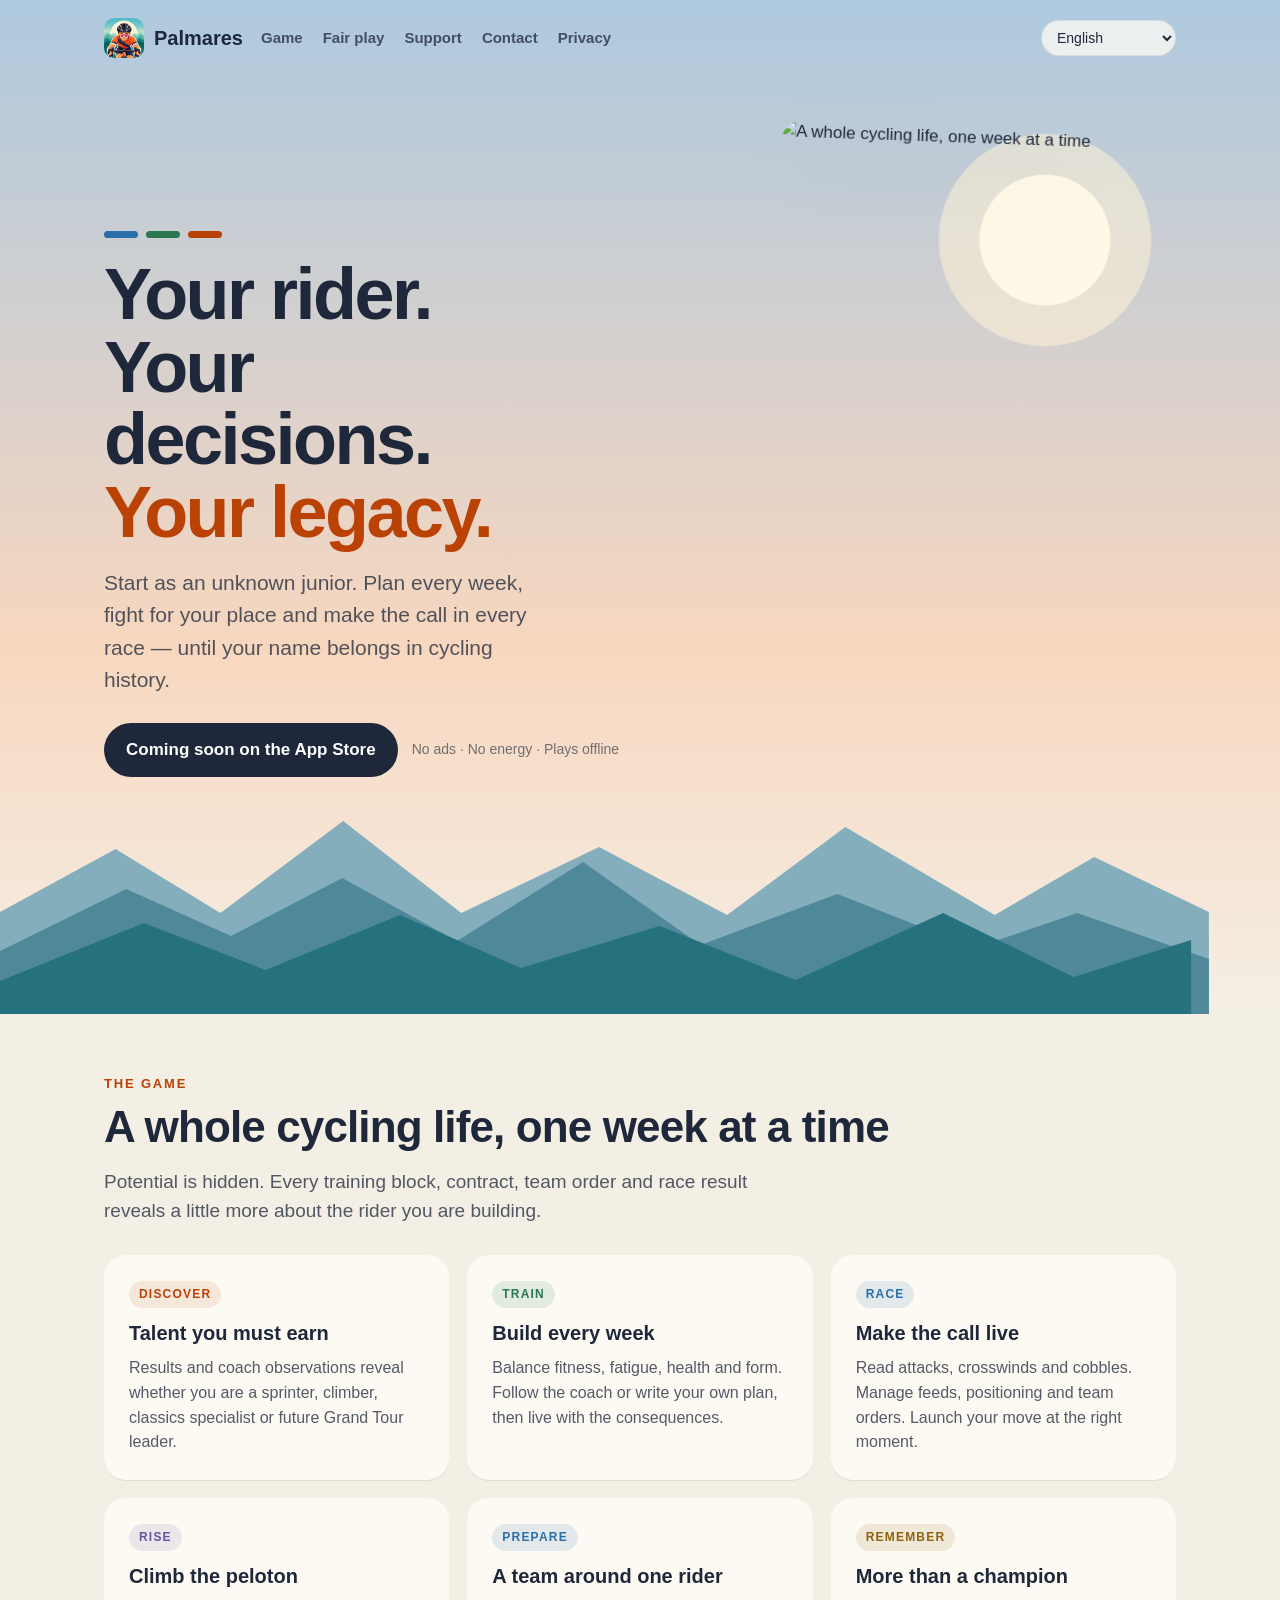
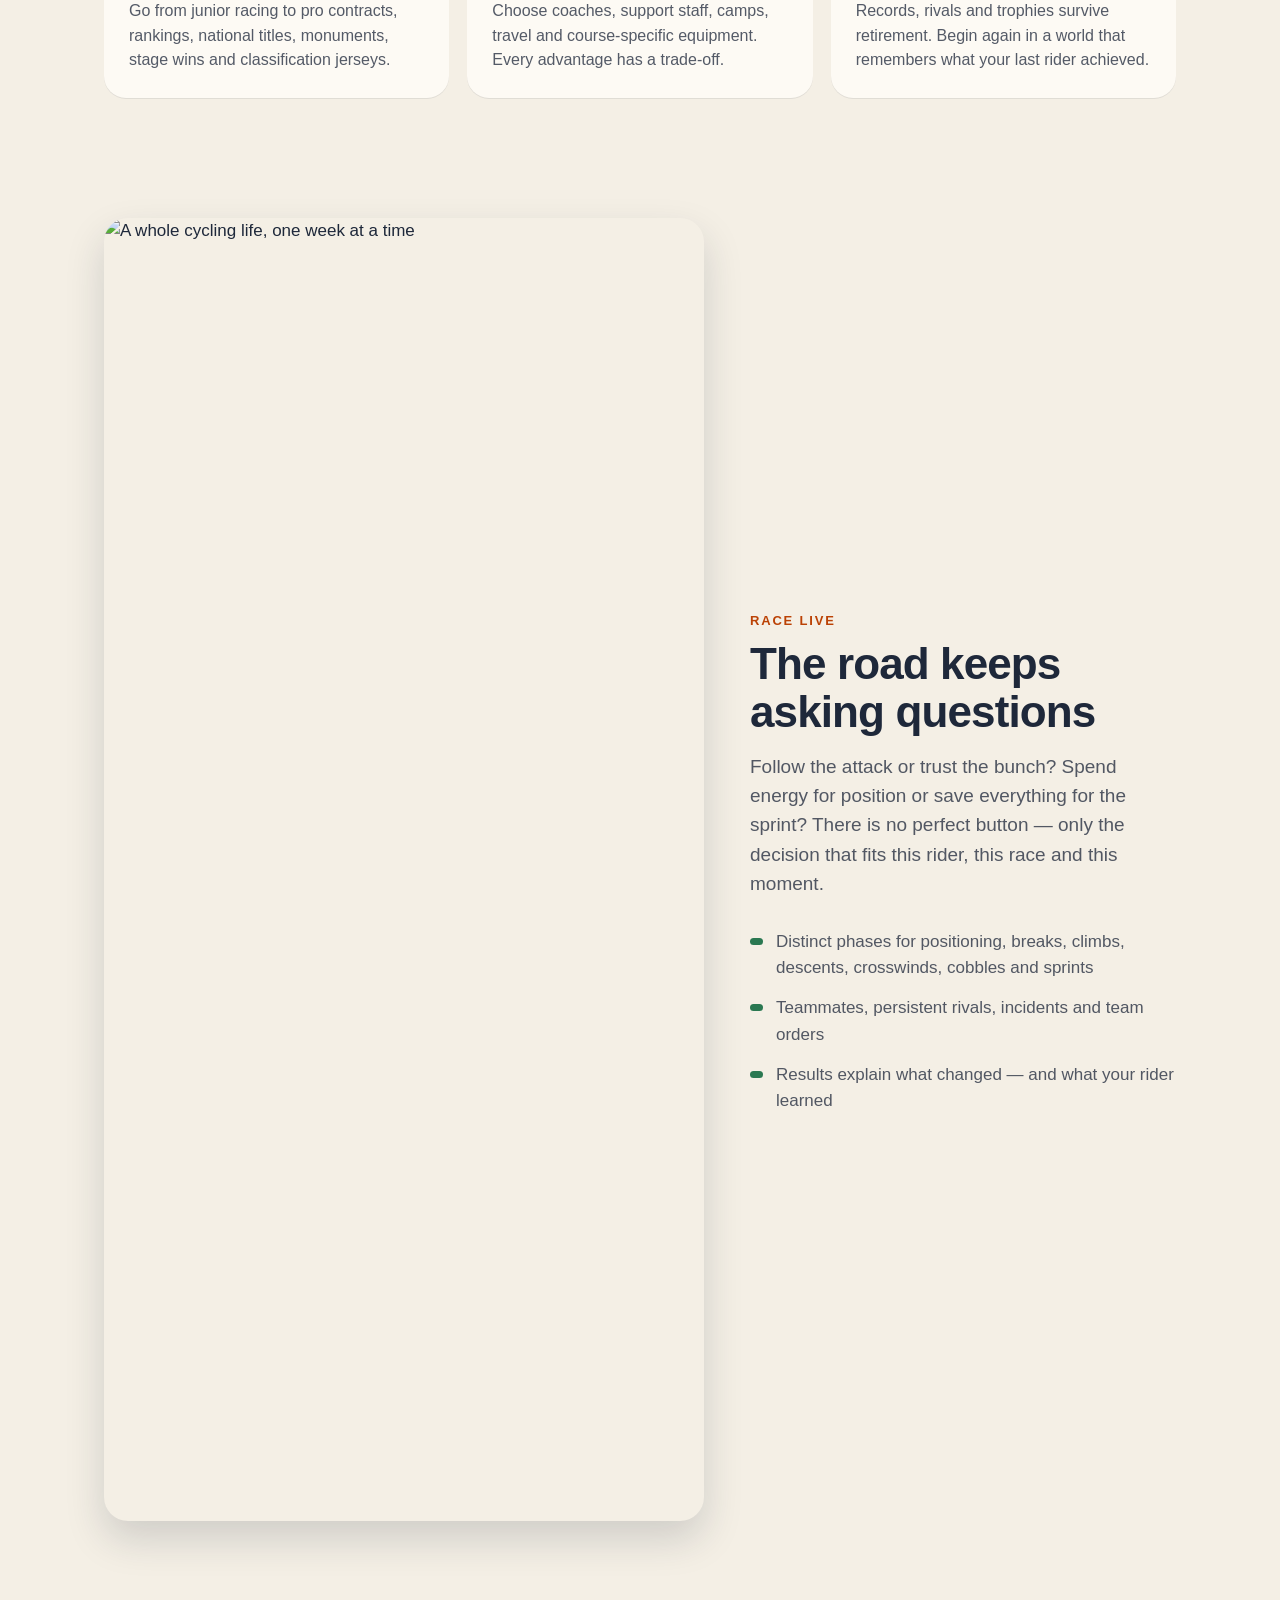
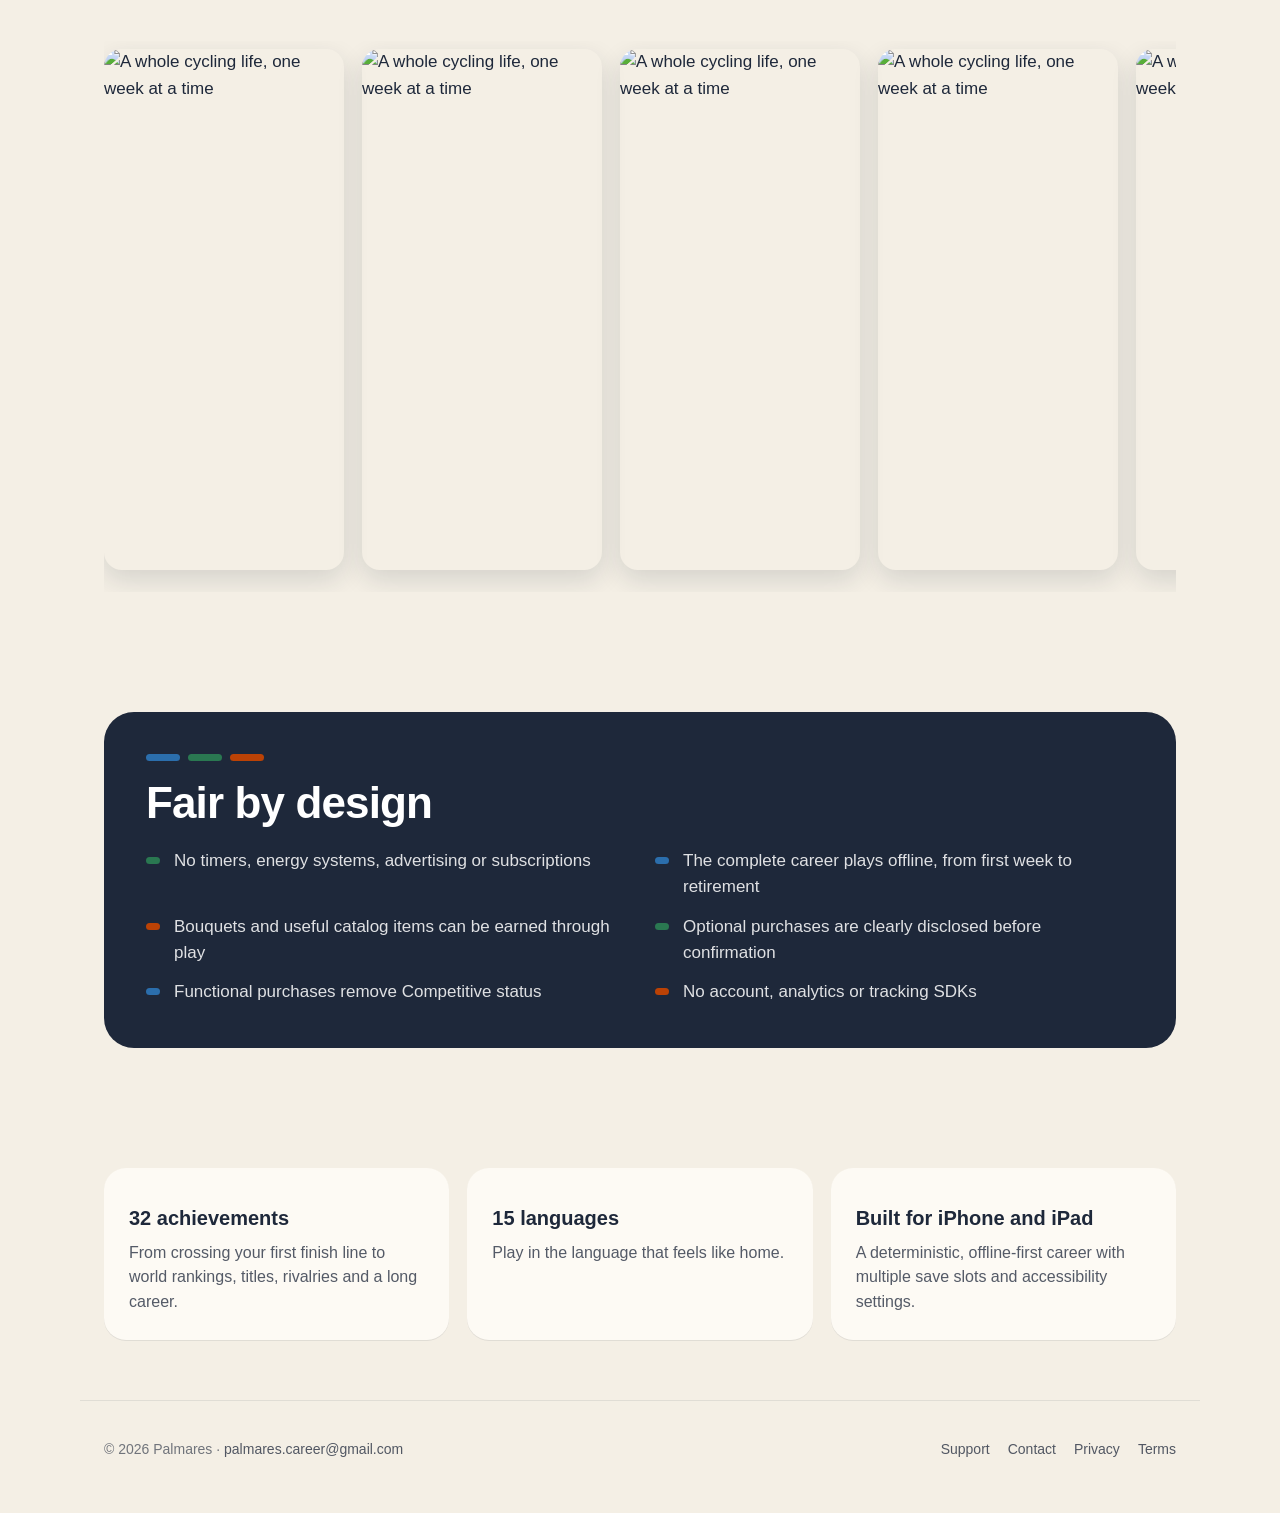
==== commit 9f13d397: "Add files via upload" ====
--- a/index.html
+++ b/index.html
@@ -10,7 +10,7 @@
   <meta property="og:url" content="https://palmaresgame.github.io/">
   <meta property="og:title" content="Palmares — Build a rider. Leave a legacy.">
   <meta property="og:description" content="A deep cycling career strategy game. Train, race live and rise from club roads to monuments and Grand Tours.">
-  <meta property="og:image" content="https://palmaresgame.github.io/images/01-champion.jpg">
+  <meta property="og:image" content="https://palmaresgame.github.io/images/en/01-champion.jpg">
   <meta name="twitter:card" content="summary_large_image">
   <meta name="theme-color" content="#AEC9DF">
   <link rel="icon" type="image/png" href="icon.png"><link rel="apple-touch-icon" href="apple-touch-icon.png"><link rel="stylesheet" href="styles.css">
@@ -23,7 +23,7 @@
     <nav class="nav" aria-label="Primary"><a class="brand" href="./"><img src="icon.png" alt=""><span>Palmares</span></a><ul class="nav-links"><li><a href="#game" data-i18n="navGame">Game</a></li><li><a href="#fair" data-i18n="navFair">Fair play</a></li><li><a href="support.html" data-i18n="navSupport">Support</a></li><li><a href="contact.html" data-i18n="navContact">Contact</a></li><li><a href="privacy.html" data-i18n="navPrivacy">Privacy</a></li></ul><label class="language-picker"><span class="visually-hidden" data-i18n="language">Language</span><select data-language-picker aria-label="Language"></select></label></nav>
     <div class="hero-inner">
       <div><div class="stripe" aria-hidden="true"><span></span><span></span><span></span></div><h1 data-i18n-html="heroTitle">Your rider. Your decisions. <em>Your legacy.</em></h1><p class="lead" data-i18n="heroLead">Start as an unknown junior. Plan every week, fight for your place and make the call in every race — until your name belongs in cycling history.</p><div class="cta"><span class="button" data-i18n="comingSoon" aria-label="Coming soon on the App Store">Coming soon on the App Store</span><span class="note" data-i18n="note">No ads · No energy · Plays offline</span></div></div>
-      <div class="hero-shot"><img src="images/01-champion.jpg" width="600" height="1303" alt="Palmares victory screen with a cyclist celebrating first place."></div>
+      <div class="hero-shot"><img src="images/en/01-champion.jpg" data-shot="01-champion" width="600" height="1303" alt="Palmares victory screen with a cyclist celebrating first place."></div>
     </div>
   </header>
   <main id="main">
@@ -37,8 +37,8 @@
         <article class="card"><span class="tag ochre">Remember</span><h3>More than a champion</h3><p>Records, rivals and trophies survive retirement. Begin again in a world that remembers what your last rider achieved.</p></article>
       </div>
     </section>
-    <section><div class="story"><img src="images/02-live-race.jpg" width="600" height="1303" loading="lazy" alt="Live cycling race with tactical decisions and a route profile."><div><div class="eyebrow" data-i18n="raceEyebrow">Race live</div><h2 data-i18n="raceTitle">The road keeps asking questions</h2><p class="section-lead" data-i18n="raceLead">Follow the attack or trust the bunch? Spend energy for position or save everything for the sprint? There is no perfect button — only the decision that fits this rider, this race and this moment.</p><ul class="story-list" data-i18n-html="raceList"><li>Distinct phases for positioning, breaks, climbs, descents, crosswinds, cobbles and sprints</li><li>Teammates, persistent rivals, incidents and team orders</li><li>Results explain what changed — and what your rider learned</li></ul></div></div></section>
-    <section aria-label="Palmares screenshots"><div class="shots"><img src="images/03-result.jpg" width="600" height="1303" loading="lazy" alt="Race result and rider discovery."><img src="images/04-rider.jpg" width="600" height="1303" loading="lazy" alt="Rider profile, bicycle and hidden ability ranges."><img src="images/05-week-plan.jpg" width="600" height="1303" loading="lazy" alt="Weekly training plan with coach recommendation."><img src="images/06-team.jpg" width="600" height="1303" loading="lazy" alt="Training camps, support staff and travel choices."><img src="images/07-trophies.jpg" width="600" height="1303" loading="lazy" alt="Cycling trophy cabinet."><img src="images/08-lab.jpg" width="600" height="1303" loading="lazy" alt="Sports Lab with rider power profile."><img src="images/09-legacy.jpg" width="600" height="1303" loading="lazy" alt="Career legacy and season history."></div></section>
+    <section><div class="story"><img src="images/en/02-live-race.jpg" data-shot="02-live-race" width="600" height="1303" loading="lazy" alt="Live cycling race with tactical decisions and a route profile."><div><div class="eyebrow" data-i18n="raceEyebrow">Race live</div><h2 data-i18n="raceTitle">The road keeps asking questions</h2><p class="section-lead" data-i18n="raceLead">Follow the attack or trust the bunch? Spend energy for position or save everything for the sprint? There is no perfect button — only the decision that fits this rider, this race and this moment.</p><ul class="story-list" data-i18n-html="raceList"><li>Distinct phases for positioning, breaks, climbs, descents, crosswinds, cobbles and sprints</li><li>Teammates, persistent rivals, incidents and team orders</li><li>Results explain what changed — and what your rider learned</li></ul></div></div></section>
+    <section aria-label="Palmares screenshots"><div class="shots"><img src="images/en/03-result.jpg" data-shot="03-result" width="600" height="1303" loading="lazy" alt="Race result and rider discovery."><img src="images/en/04-rider.jpg" data-shot="04-rider" width="600" height="1303" loading="lazy" alt="Rider profile, bicycle and hidden ability ranges."><img src="images/en/05-week-plan.jpg" data-shot="05-week-plan" width="600" height="1303" loading="lazy" alt="Weekly training plan with coach recommendation."><img src="images/en/06-team.jpg" data-shot="06-team" width="600" height="1303" loading="lazy" alt="Training camps, support staff and travel choices."><img src="images/en/07-trophies.jpg" data-shot="07-trophies" width="600" height="1303" loading="lazy" alt="Cycling trophy cabinet."><img src="images/en/08-lab.jpg" data-shot="08-lab" width="600" height="1303" loading="lazy" alt="Sports Lab with rider power profile."><img src="images/en/09-legacy.jpg" data-shot="09-legacy" width="600" height="1303" loading="lazy" alt="Career legacy and season history."></div></section>
     <section id="fair"><div class="fair"><div class="stripe" aria-hidden="true"><span></span><span></span><span></span></div><h2 data-i18n="fairTitle">Fair by design</h2><ul data-i18n-html="fairList"><li>No timers, energy systems, advertising or subscriptions</li><li>The complete career plays offline, from first week to retirement</li><li>Bouquets and useful catalog items can be earned through play</li><li>Optional purchases are clearly disclosed before confirmation</li><li>Functional purchases remove Competitive status</li><li>No account, analytics or tracking SDKs</li></ul></div></section>
     <section><div class="grid" data-i18n-html="extras"><article class="card"><h3>32 achievements</h3><p>From crossing your first finish line to world rankings, titles, rivalries and a long career.</p></article><article class="card"><h3>15 languages</h3><p>Danish, German, English, Spanish, Finnish, French, Italian, Japanese, Korean, Dutch, Polish, Portuguese, Russian, Ukrainian and Simplified Chinese.</p></article><article class="card"><h3>Built for iPhone and iPad</h3><p>A deterministic, offline-first career with multiple save slots and accessibility settings.</p></article></div></section>
   </main>
